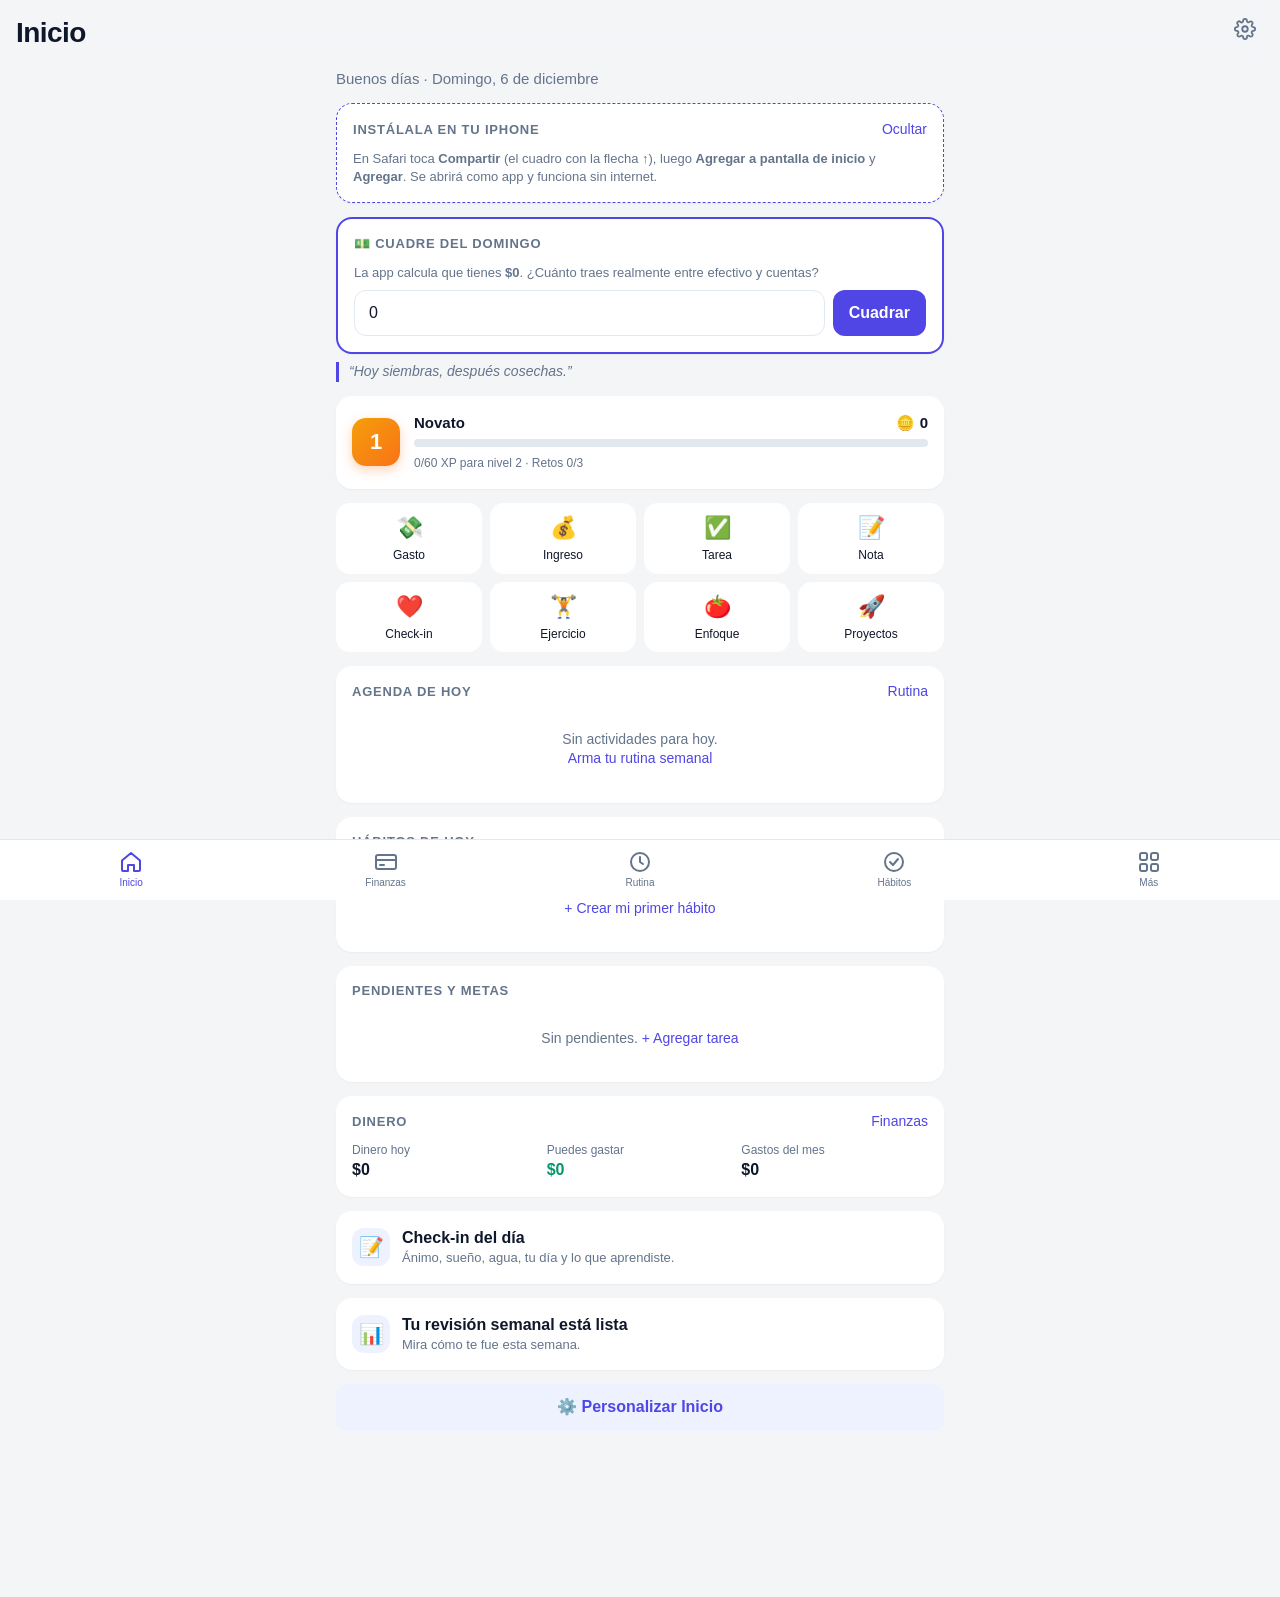
==== amigo/index.html @ 39f70b5f "Versión limpia para compartir (carpeta amigo/): sin datos personales, plan vacío, almacenamiento sep" ====
<!doctype html>
<html lang="es">
<head>
<meta charset="utf-8">
<meta name="viewport" content="width=device-width, initial-scale=1, viewport-fit=cover">
<title>Mi Vida</title>
<meta name="description" content="Tu app personal: rutina, finanzas, hábitos, metas, salud, diario y proyectos.">
<meta name="theme-color" content="#0f172a">
<meta name="apple-mobile-web-app-capable" content="yes">
<meta name="mobile-web-app-capable" content="yes">
<meta name="apple-mobile-web-app-status-bar-style" content="black-translucent">
<meta name="apple-mobile-web-app-title" content="Mi Vida">
<link rel="apple-touch-icon" href="icons/apple-touch-icon.png">
<link rel="icon" type="image/png" href="icons/icon-192.png">
<link rel="manifest" href="manifest.webmanifest">
<link rel="stylesheet" href="styles.css">
</head>
<body>
<header class="topbar">
  <button class="icon-btn back" id="btn-back" aria-label="Regresar" hidden><svg viewBox="0 0 24 24" width="26" height="26" fill="none" stroke="currentColor" stroke-width="2.5" stroke-linecap="round" stroke-linejoin="round"><path d="m15 18-6-6 6-6"/></svg></button>
  <h1 id="title">Inicio</h1>
  <button class="icon-btn" id="btn-settings" aria-label="Ajustes">
    <svg viewBox="0 0 24 24" width="22" height="22" fill="none" stroke="currentColor" stroke-width="2" stroke-linecap="round" stroke-linejoin="round"><circle cx="12" cy="12" r="3"/><path d="M19.4 15a1.65 1.65 0 0 0 .33 1.82l.06.06a2 2 0 1 1-2.83 2.83l-.06-.06a1.65 1.65 0 0 0-1.82-.33 1.65 1.65 0 0 0-1 1.51V21a2 2 0 1 1-4 0v-.09A1.65 1.65 0 0 0 9 19.4a1.65 1.65 0 0 0-1.82.33l-.06.06a2 2 0 1 1-2.83-2.83l.06-.06A1.65 1.65 0 0 0 4.68 15a1.65 1.65 0 0 0-1.51-1H3a2 2 0 1 1 0-4h.09A1.65 1.65 0 0 0 4.6 9a1.65 1.65 0 0 0-.33-1.82l-.06-.06a2 2 0 1 1 2.83-2.83l.06.06A1.65 1.65 0 0 0 9 4.68a1.65 1.65 0 0 0 1-1.51V3a2 2 0 1 1 4 0v.09a1.65 1.65 0 0 0 1 1.51 1.65 1.65 0 0 0 1.82-.33l.06-.06a2 2 0 1 1 2.83 2.83l-.06.06A1.65 1.65 0 0 0 19.4 9a1.65 1.65 0 0 0 1.51 1H21a2 2 0 1 1 0 4h-.09a1.65 1.65 0 0 0-1.51 1z"/></svg>
  </button>
</header>

<main id="view"></main>

<nav class="tabbar">
  <button data-tab="inicio" class="active"><svg viewBox="0 0 24 24"><path d="M3 10.5 12 3l9 7.5V20a1 1 0 0 1-1 1h-5v-6h-6v6H4a1 1 0 0 1-1-1z"/></svg><span>Inicio</span></button>
  <button data-tab="finanzas"><svg viewBox="0 0 24 24"><rect x="2" y="5" width="20" height="14" rx="2"/><path d="M2 10h20M6 15h4"/></svg><span>Finanzas</span></button>
  <button data-tab="rutina"><svg viewBox="0 0 24 24"><circle cx="12" cy="12" r="9"/><path d="M12 7v5l3 2"/></svg><span>Rutina</span></button>
  <button data-tab="habitos"><svg viewBox="0 0 24 24"><circle cx="12" cy="12" r="9"/><path d="m8 12 3 3 5-6"/></svg><span>Hábitos</span></button>
  <button data-tab="mas"><svg viewBox="0 0 24 24"><rect x="3" y="3" width="7" height="7" rx="2"/><rect x="14" y="3" width="7" height="7" rx="2"/><rect x="3" y="14" width="7" height="7" rx="2"/><rect x="14" y="14" width="7" height="7" rx="2"/></svg><span>Más</span></button>
</nav>

<div id="sheet-backdrop" class="backdrop" hidden></div>
<section id="sheet" class="sheet" hidden role="dialog" aria-modal="true"></section>
<div id="toast" class="toast" hidden></div>

<script src="plan.js"></script>
<script src="more.js"></script>
<script src="habits.js"></script>
<script src="home.js"></script>
<script src="game.js"></script>
<script src="extras.js"></script>
<script src="v2.js"></script>
<script src="app.js"></script>
</body>
</html>
---- amigo/styles.css ----
:root {
  --bg: #f4f5f7;
  --card: #ffffff;
  --text: #0f172a;
  --muted: #64748b;
  --line: #e2e8f0;
  --accent: #4f46e5;
  --accent-soft: #eef2ff;
  --green: #059669;
  --red: #dc2626;
  --amber: #d97706;
  --radius: 16px;
  --safe-top: env(safe-area-inset-top, 0px);
  --safe-bottom: env(safe-area-inset-bottom, 0px);
  color-scheme: light dark;
}
@media (prefers-color-scheme: dark) {
  :root {
    --bg: #0b1120;
    --card: #151d2e;
    --text: #e2e8f0;
    --muted: #94a3b8;
    --line: #243047;
    --accent: #818cf8;
    --accent-soft: #1e2440;
    --green: #34d399;
    --red: #f87171;
    --amber: #fbbf24;
  }
}
* { box-sizing: border-box; -webkit-tap-highlight-color: transparent; }
html, body { margin: 0; background: var(--bg); color: var(--text); }
body {
  font: 16px/1.4 -apple-system, BlinkMacSystemFont, "SF Pro Text", "Segoe UI", Roboto, sans-serif;
  min-height: 100vh;
  padding-bottom: calc(76px + var(--safe-bottom));
  overscroll-behavior-y: none;
}
button { font: inherit; color: inherit; cursor: pointer; }
input, textarea, select { font: inherit; font-size: 16px; color: var(--text); }

.topbar {
  position: sticky; top: 0; z-index: 10;
  display: flex; align-items: center; justify-content: space-between;
  padding: calc(var(--safe-top) + 10px) 16px 10px;
  background: color-mix(in srgb, var(--bg) 88%, transparent);
  backdrop-filter: blur(12px); -webkit-backdrop-filter: blur(12px);
}
.topbar h1 { flex: 1; font-size: 28px; white-space: nowrap; overflow: hidden; text-overflow: ellipsis; margin: 0; letter-spacing: -0.02em; }
.icon-btn { background: none; border: 0; padding: 8px; border-radius: 50%; color: var(--muted); }

main { padding: 4px 16px 90px; max-width: 640px; margin: 0 auto; }

.tabbar {
  position: fixed; bottom: 0; left: 0; right: 0; z-index: 20;
  display: grid; grid-template-columns: repeat(5, 1fr);
  background: var(--card); border-top: 1px solid var(--line);
  padding: 6px 4px calc(6px + var(--safe-bottom));
}
.tabbar button {
  background: none; border: 0; display: flex; flex-direction: column; align-items: center; gap: 2px;
  font-size: 11px; color: var(--muted); padding: 4px 0;
}
.tabbar svg { width: 24px; height: 24px; fill: none; stroke: currentColor; stroke-width: 2; stroke-linecap: round; stroke-linejoin: round; }
.tabbar button.active { color: var(--accent); }

.card { background: var(--card); border-radius: var(--radius); padding: 16px; margin-bottom: 14px; box-shadow: 0 1px 2px rgb(0 0 0 / .04); }
.card h2 { font-size: 13px; text-transform: uppercase; letter-spacing: .06em; color: var(--muted); margin: 0 0 10px; font-weight: 600; display: flex; justify-content: space-between; align-items: center; }
.card h2 a, .link { color: var(--accent); text-transform: none; letter-spacing: 0; font-weight: 500; text-decoration: none; background: none; border: 0; padding: 0; font-size: 14px; }
.greet { font-size: 15px; color: var(--muted); margin: 0 0 14px; }

.stats { display: grid; grid-template-columns: repeat(3, 1fr); gap: 8px; }
.stat .lbl { font-size: 12px; color: var(--muted); }
.stat .val { font-size: 16px; word-break: break-all; font-weight: 700; font-variant-numeric: tabular-nums; }
.pos { color: var(--green); } .neg { color: var(--red); }

.bar { height: 8px; background: var(--line); border-radius: 99px; overflow: hidden; margin-top: 10px; }
.bar > i { display: block; height: 100%; background: var(--accent); border-radius: 99px; }
.bar.warn > i { background: var(--amber); } .bar.over > i { background: var(--red); }
.small { font-size: 13px; color: var(--muted); }

.list { list-style: none; margin: 0; padding: 0; }
.list li { display: flex; align-items: center; gap: 12px; padding: 11px 0; border-bottom: 1px solid var(--line); }
.list li:last-child { border-bottom: 0; }
.list .grow { flex: 1; min-width: 0; }
.list .t { font-weight: 500; white-space: nowrap; overflow: hidden; text-overflow: ellipsis; }
.list .s { font-size: 13px; color: var(--muted); white-space: nowrap; overflow: hidden; text-overflow: ellipsis; }
.amt { font-weight: 600; font-variant-numeric: tabular-nums; white-space: nowrap; }
.emoji { width: 38px; height: 38px; border-radius: 12px; background: var(--accent-soft); display: grid; place-items: center; font-size: 20px; flex: none; }
.empty { color: var(--muted); text-align: center; padding: 18px 8px; font-size: 14px; }

.check {
  width: 30px; height: 30px; border-radius: 50%; border: 2px solid var(--line); background: none; flex: none;
  display: grid; place-items: center; transition: all .15s;
}
.check.on { background: var(--green); border-color: var(--green); }
.check.on::after { content: ""; width: 12px; height: 7px; border: solid #fff; border-width: 0 0 2.5px 2.5px; transform: translateY(-2px) rotate(-45deg); }
.dots { display: flex; gap: 4px; margin-top: 4px; }
.dots i { width: 8px; height: 8px; border-radius: 50%; background: var(--line); }
.dots i.on { background: var(--green); }
.streak { font-size: 13px; color: var(--amber); font-weight: 600; white-space: nowrap; }

.btn {
  display: inline-flex; align-items: center; justify-content: center; gap: 6px;
  border: 0; border-radius: 12px; padding: 12px 16px; font-weight: 600;
  background: var(--accent); color: #fff;
}
.btn.ghost { background: var(--accent-soft); color: var(--accent); }
.btn.danger { background: none; color: var(--red); }
.btn.block { width: 100%; }
.row { display: flex; gap: 8px; }
.row > * { flex: 1; }

.fab {
  position: fixed; right: 18px; bottom: calc(84px + var(--safe-bottom)); z-index: 15;
  width: 56px; height: 56px; border-radius: 50%; border: 0; background: var(--accent); color: #fff;
  font-size: 30px; line-height: 1; box-shadow: 0 6px 18px rgb(79 70 229 / .35);
}

.seg { display: flex; background: var(--line); border-radius: 12px; padding: 3px; margin-bottom: 14px; }
.seg button { flex: 1; border: 0; background: none; padding: 8px; border-radius: 9px; font-size: 14px; font-weight: 500; color: var(--muted); }
.seg button.on { background: var(--card); color: var(--text); box-shadow: 0 1px 3px rgb(0 0 0 / .1); }

.monthnav { display: flex; align-items: center; justify-content: space-between; margin-bottom: 12px; }
.monthnav strong { font-size: 17px; }
.monthnav button { background: var(--card); border: 0; width: 36px; height: 36px; border-radius: 50%; font-size: 18px; }

.catrow { margin-bottom: 10px; }
.catrow .top { display: flex; justify-content: space-between; font-size: 14px; }
.catrow .bar { height: 6px; margin-top: 4px; }

.search { width: 100%; padding: 11px 14px; border-radius: 12px; border: 1px solid var(--line); background: var(--card); margin-bottom: 10px; }
.chips { display: flex; gap: 6px; overflow-x: auto; padding-bottom: 6px; margin-bottom: 8px; scrollbar-width: none; }
.chips::-webkit-scrollbar { display: none; }
.chip { border: 1px solid var(--line); background: var(--card); border-radius: 99px; padding: 6px 12px; font-size: 13px; white-space: nowrap; }
.chip.on { background: var(--accent); border-color: var(--accent); color: #fff; }
.tag { font-size: 12px; color: var(--accent); background: var(--accent-soft); border-radius: 6px; padding: 1px 6px; margin-right: 4px; }

.notes { display: grid; grid-template-columns: 1fr 1fr; gap: 10px; }
.note { background: var(--card); border-radius: 14px; padding: 12px; min-height: 90px; text-align: left; border: 0; display: flex; flex-direction: column; gap: 6px; overflow: hidden; }
.note .t { font-weight: 600; }
.note .b { font-size: 13px; color: var(--muted); display: -webkit-box; -webkit-line-clamp: 5; -webkit-box-orient: vertical; overflow: hidden; white-space: pre-wrap; word-break: break-word; }
.note .d { font-size: 11px; color: var(--muted); margin-top: auto; }

.quick { display: grid; grid-template-columns: repeat(3, 1fr); gap: 8px; }
.quick button { background: var(--card); border: 0; border-radius: 14px; padding: 12px 6px; font-size: 13px; font-weight: 500; display: flex; flex-direction: column; align-items: center; gap: 4px; }
.quick button b { font-size: 22px; }

/* sheet */
.backdrop { position: fixed; inset: 0; background: rgb(0 0 0 / .4); z-index: 40; }
.sheet {
  position: fixed; left: 0; right: 0; bottom: 0; z-index: 50;
  background: var(--card); border-radius: 20px 20px 0 0;
  padding: 10px 16px calc(20px + var(--safe-bottom));
  max-height: 90vh; overflow-y: auto; max-width: 640px; margin: 0 auto;
  animation: up .2s ease-out;
}
@keyframes up { from { transform: translateY(100%); } }
.sheet .grab { width: 40px; height: 5px; border-radius: 3px; background: var(--line); margin: 0 auto 12px; }
.sheet h3 { margin: 0 0 14px; font-size: 20px; }
.field { display: block; margin-bottom: 12px; }
.field span { display: block; font-size: 13px; color: var(--muted); margin-bottom: 4px; }
.field input, .field textarea, .field select {
  width: 100%; padding: 12px; border-radius: 12px; border: 1px solid var(--line); background: var(--bg);
}
.field textarea { min-height: 180px; resize: vertical; }
.big-amount { font-size: 32px !important; font-weight: 700; text-align: center; }
.catpick { display: grid; grid-template-columns: repeat(4, 1fr); gap: 6px; }
.catpick button { border: 1px solid var(--line); background: var(--bg); border-radius: 12px; padding: 8px 2px; font-size: 11px; display: flex; flex-direction: column; align-items: center; gap: 2px; }
.catpick button b { font-size: 20px; }
.catpick button.on { border-color: var(--accent); background: var(--accent-soft); }

.toast { width: max-content; white-space: normal;
  display: flex; align-items: center; gap: 14px; max-width: calc(100% - 32px);
  position: fixed; left: 50%; transform: translateX(-50%); bottom: calc(150px + var(--safe-bottom)); z-index: 60;
  background: var(--text); color: var(--bg); padding: 10px 16px; border-radius: 12px; font-size: 14px;
}
.install { border: 1px dashed var(--accent); }

/* rutina */
.days { display: grid; grid-template-columns: repeat(7, 1fr); gap: 4px; margin-bottom: 14px; }
.days button { border: 0; background: var(--card); border-radius: 12px; padding: 8px 0; font-size: 13px; font-weight: 600; color: var(--muted); display: flex; flex-direction: column; align-items: center; gap: 2px; }
.days button small { font-size: 10px; font-weight: 500; }
.days button.on { background: var(--accent); color: #fff; }
.days button.today:not(.on) { color: var(--accent); }
.daypick { display: grid; grid-template-columns: repeat(7, 1fr); gap: 4px; }
.daypick button { border: 1px solid var(--line); background: var(--bg); border-radius: 10px; padding: 9px 0; font-size: 13px; font-weight: 600; }
.daypick button.on { background: var(--accent); border-color: var(--accent); color: #fff; }
.timeline li { align-items: stretch; }
.time { width: 54px; flex: none; font-size: 13px; font-variant-numeric: tabular-nums; color: var(--muted); padding-top: 2px; }
.time b { display: block; color: var(--text); font-size: 15px; }
.blk { flex: 1; min-width: 0; border-left: 4px solid var(--c, var(--accent)); padding: 2px 0 2px 10px; }
.blk .s { white-space: normal; }
.now-badge { font-size: 11px; font-weight: 700; color: #fff; background: var(--green); border-radius: 6px; padding: 1px 6px; margin-left: 6px; vertical-align: 2px; }
.next-badge { font-size: 11px; font-weight: 700; color: var(--accent); background: var(--accent-soft); border-radius: 6px; padding: 1px 6px; margin-left: 6px; vertical-align: 2px; }
.blk.past { opacity: .5; }
.row2 { display: grid; grid-template-columns: 1fr 1fr; gap: 8px; }
.tabbar button { font-size: 10px; }

.toast[hidden] { display: none; }
.toast-undo { background: none; border: 0; color: var(--accent); font-weight: 700; padding: 4px 0; filter: brightness(1.4); }
.ask-wrap { position: fixed; inset: 0; z-index: 70; background: rgb(0 0 0 / .45); display: grid; place-items: center; padding: 24px; }
.ask { background: var(--card); border-radius: 18px; padding: 20px; width: 100%; max-width: 360px; }
.ask p { margin: 0 0 16px; font-size: 16px; }

.back { margin-left: -10px; color: var(--accent); }
.back[hidden] { display: none; }
.menu { display: flex; flex-direction: column; gap: 8px; }
.menu-item { display: flex; align-items: center; gap: 12px; background: var(--card); border: 0; border-radius: var(--radius); padding: 14px; text-align: left; }
.menu-item .grow { flex: 1; min-width: 0; display: flex; flex-direction: column; }
.menu-item small { color: var(--muted); font-size: 13px; white-space: nowrap; overflow: hidden; text-overflow: ellipsis; }
.chev { color: var(--muted); font-size: 22px; }
.moods { display: flex; justify-content: space-between; gap: 6px; }
.moods button { flex: 1; font-size: 28px; padding: 8px 0; border-radius: 12px; border: 2px solid transparent; background: var(--bg); filter: grayscale(.6); opacity: .7; }
.moods button.on { border-color: var(--accent); filter: none; opacity: 1; background: var(--accent-soft); }
.counter { display: flex; align-items: center; gap: 18px; }
.counter button { width: 44px; height: 44px; border-radius: 50%; border: 0; background: var(--accent-soft); color: var(--accent); font-size: 22px; font-weight: 700; }
.counter b { font-size: 24px; min-width: 30px; text-align: center; }
.week-mini { display: grid; grid-template-columns: repeat(7, 1fr); text-align: center; margin-top: 12px; }
.week-mini div { display: flex; flex-direction: column; gap: 2px; }
.week-mini span { font-size: 20px; }
.week-mini small { font-size: 11px; color: var(--muted); }
.bullets { margin: 0; padding-left: 20px; }
.bullets li { margin-bottom: 6px; }
.proj { display: block; width: 100%; text-align: left; border: 0; }
.proj-top { display: flex; align-items: center; gap: 12px; margin-bottom: 8px; }
.proj-top .grow { flex: 1; display: flex; flex-direction: column; }
.proj-top small { color: var(--muted); font-size: 13px; }
.proj-head { display: flex; align-items: center; gap: 12px; margin-bottom: 14px; }
.proj-head .grow { flex: 1; min-width: 0; }
.seg-sm button { font-size: 12px; padding: 8px 2px; }
button.card { font: inherit; color: inherit; }

/* calendario de hábitos */
.cal { display: grid; grid-template-columns: repeat(7, 1fr); gap: 4px; text-align: center; }
.cal small { font-size: 11px; color: var(--muted); padding-bottom: 2px; }
.cal-d { aspect-ratio: 1; border: 0; border-radius: 10px; background: var(--bg); font-size: 14px; font-weight: 600; color: var(--text); padding: 0; }
.cal-d:disabled { opacity: .35; }
.cal-d.l0 { background: color-mix(in srgb, var(--red) 18%, var(--bg)); }
.cal-d.l1 { background: color-mix(in srgb, var(--green) 25%, var(--bg)); }
.cal-d.l2 { background: color-mix(in srgb, var(--green) 55%, var(--bg)); }
.cal-d.l3 { background: var(--green); color: #fff; }
.cal-d.tod { box-shadow: inset 0 0 0 2px var(--accent); }
.cal-d.sel { outline: 3px solid var(--accent); outline-offset: 1px; }
.cal-legend { display: flex; justify-content: center; gap: 12px; margin-top: 10px; font-size: 12px; color: var(--muted); }
.cal-legend span { display: flex; align-items: center; gap: 4px; }
.cal-legend i { width: 12px; height: 12px; border-radius: 4px; display: inline-block; }
.cal-legend i.l0 { background: color-mix(in srgb, var(--red) 18%, var(--bg)); }
.cal-legend i.l1 { background: color-mix(in srgb, var(--green) 25%, var(--bg)); }
.cal-legend i.l2 { background: color-mix(in srgb, var(--green) 55%, var(--bg)); }
.cal-legend i.l3 { background: var(--green); }
.hgrid { display: grid; gap: 6px 4px; align-items: center; }
.hgrid small { text-align: center; font-size: 11px; color: var(--muted); }
.hgrid .hname { font-size: 13px; white-space: nowrap; overflow: hidden; text-overflow: ellipsis; }
.hgrid i { width: 22px; height: 22px; border-radius: 7px; background: color-mix(in srgb, var(--red) 18%, var(--bg)); justify-self: center; }
.hgrid i.on { background: var(--green); }
.hgrid i.na { background: var(--line); opacity: .4; }
.cols { display: flex; align-items: flex-end; gap: 4px; height: 140px; }
.cols-month { gap: 2px; }
.col { flex: 1; display: flex; flex-direction: column; align-items: center; height: 100%; min-width: 0; }
.colbar { flex: 1; width: 100%; background: var(--bg); border-radius: 4px; display: flex; align-items: flex-end; overflow: hidden; }
.colbar i { width: 100%; background: var(--green); border-radius: 4px 4px 0 0; }
.col small { font-size: 10px; color: var(--muted); height: 14px; margin-top: 3px; }

.quick4 { display: grid; grid-template-columns: repeat(4, 1fr); gap: 8px; margin-bottom: 14px; }
.quick4 button { background: var(--card); border: 0; border-radius: 14px; padding: 10px 2px; font-size: 12px; font-weight: 500; display: flex; flex-direction: column; align-items: center; gap: 3px; }
.quick4 button b { font-size: 22px; }
.prompt { display: flex; align-items: center; gap: 12px; width: 100%; text-align: left; border: 0; }
.prompt > span:last-child { display: flex; flex-direction: column; min-width: 0; }
.prompt small { color: var(--muted); font-size: 13px; }
.goal-mini { padding: 10px 0 2px; border-top: 1px solid var(--line); margin-top: 4px; }
.goal-mini .top { display: flex; justify-content: space-between; font-size: 15px; }

/* gamificación */
.lvl-card { display: flex; align-items: center; gap: 14px; width: 100%; text-align: left; border: 0; }
.lvl-card .grow { flex: 1; min-width: 0; }
.lvl-card small { color: var(--muted); font-size: 12px; }
.lvl-top { display: flex; justify-content: space-between; font-size: 15px; }
.lvl-top span { font-weight: 700; }
.lvl-badge { width: 48px; height: 48px; flex: none; border-radius: 14px; display: grid; place-items: center; font-size: 22px; font-weight: 800; color: #fff; background: linear-gradient(135deg, #f59e0b, #f97316); box-shadow: 0 4px 12px rgb(249 115 22 / .3); }
.lvl-badge.big { width: 76px; height: 76px; font-size: 34px; border-radius: 22px; margin: 0 auto; }
.lvl-hero { text-align: center; }
.coins { display: inline-block; margin-top: 10px; background: color-mix(in srgb, #f59e0b 15%, var(--card)); color: #b45309; font-weight: 700; padding: 6px 14px; border-radius: 99px; }
@media (prefers-color-scheme: dark) { .coins { color: #fbbf24; } }
.ach-grid { display: grid; grid-template-columns: 1fr 1fr; gap: 8px; }
.ach { background: var(--bg); border-radius: 14px; padding: 12px 10px; display: flex; flex-direction: column; align-items: center; text-align: center; gap: 2px; border: 2px solid transparent; }
.ach.done { border-color: var(--tc); background: color-mix(in srgb, var(--tc) 10%, var(--card)); }
.ach:not(.done) .ach-ico { filter: grayscale(1); opacity: .6; }
.ach-ico { font-size: 30px; position: relative; line-height: 1.2; }
.ach-ico span { position: absolute; right: -14px; bottom: -2px; font-size: 16px; }
.ach b { font-size: 14px; margin-top: 4px; }
.ach small { font-size: 11px; color: var(--muted); }
.ach .bar { width: 100%; }
.ach-ok { color: var(--green) !important; font-weight: 600; }
.celebrate { position: fixed; inset: 0; z-index: 80; display: grid; place-items: center; background: rgb(0 0 0 / .35); animation: fadein .2s; padding: 24px; }
.celebrate.out { opacity: 0; transition: opacity .4s; }
.cele-box { background: var(--card); border-radius: 22px; padding: 22px 24px; text-align: center; display: flex; flex-direction: column; gap: 6px; max-width: 320px; animation: pop .45s cubic-bezier(.2, 1.6, .4, 1); }
.cele-box b { font-size: 18px; }
.cele-box small { color: var(--muted); }
.cele-burst { font-size: 48px; animation: spin .8s ease-out; }
@keyframes pop { from { transform: scale(.5); opacity: 0; } }
@keyframes fadein { from { opacity: 0; } }
@keyframes spin { from { transform: rotate(-30deg) scale(.4); } }

.quote { font-style: italic; color: var(--muted); font-size: 14px; margin: -6px 0 14px; padding-left: 10px; border-left: 3px solid var(--accent); }
.sets { display: grid; grid-template-columns: 40px 1fr 1fr 36px; gap: 6px 8px; align-items: center; }
.sets small { font-size: 11px; color: var(--muted); text-align: center; }
.sets input { width: 100%; padding: 9px 6px; border-radius: 10px; border: 1px solid var(--line); background: var(--bg); text-align: center; }
.setn { text-align: center; font-weight: 700; color: var(--muted); }
.ring { position: relative; width: 240px; max-width: 80%; margin: 0 auto; }
.ring svg { width: 100%; height: auto; display: block; }
.ring circle { transition: stroke-dashoffset 1s linear; }
#ftime { position: absolute; inset: 0; display: grid; place-items: center; font-size: 48px; font-weight: 800; font-variant-numeric: tabular-nums; }
.lock { position: fixed; inset: 0; z-index: 100; background: var(--bg); display: grid; place-items: center; padding: 24px; }
.lock-box { display: flex; flex-direction: column; align-items: center; gap: 6px; width: 100%; max-width: 300px; }
.lock-box b { font-size: 22px; } .lock-box small { color: var(--muted); }
.pin-dots { display: flex; gap: 16px; margin: 18px 0; }
.pin-dots i { width: 16px; height: 16px; border-radius: 50%; border: 2px solid var(--accent); }
.pin-dots i.on { background: var(--accent); }
.pin-dots.shake { animation: shake .4s; }
@keyframes shake { 25% { transform: translateX(-10px); } 75% { transform: translateX(10px); } }
.pad { display: grid; grid-template-columns: repeat(3, 1fr); gap: 14px; width: 100%; }
.pad button { aspect-ratio: 1.3; border-radius: 18px; border: 0; background: var(--card); font-size: 26px; font-weight: 600; }

.bud-row { display: grid; grid-template-columns: minmax(0,1fr) minmax(0,1fr) 72px 20px; gap: 6px; align-items: end; }
.bud-row .field { margin-bottom: 8px; }
.bud-row input { padding: 10px 4px !important; font-size: 14px !important; min-width: 0; width: 100%; -webkit-appearance: none; }
.bud-row .link { padding-bottom: 20px; }

.menu-group { margin-top: 18px; }
.menu-group h4 { margin: 0 0 8px 4px; font-size: 13px; text-transform: uppercase; letter-spacing: .06em; color: var(--muted); }
.lvl-mini { width: 100%; }
.ord { width: 34px; height: 34px; border-radius: 10px; border: 0; background: var(--bg); font-size: 16px; font-weight: 700; }
.ord:disabled { opacity: .3; }

.ord.del { background: color-mix(in srgb, var(--red) 12%, var(--bg)); }
.list li .ord { flex: none; }
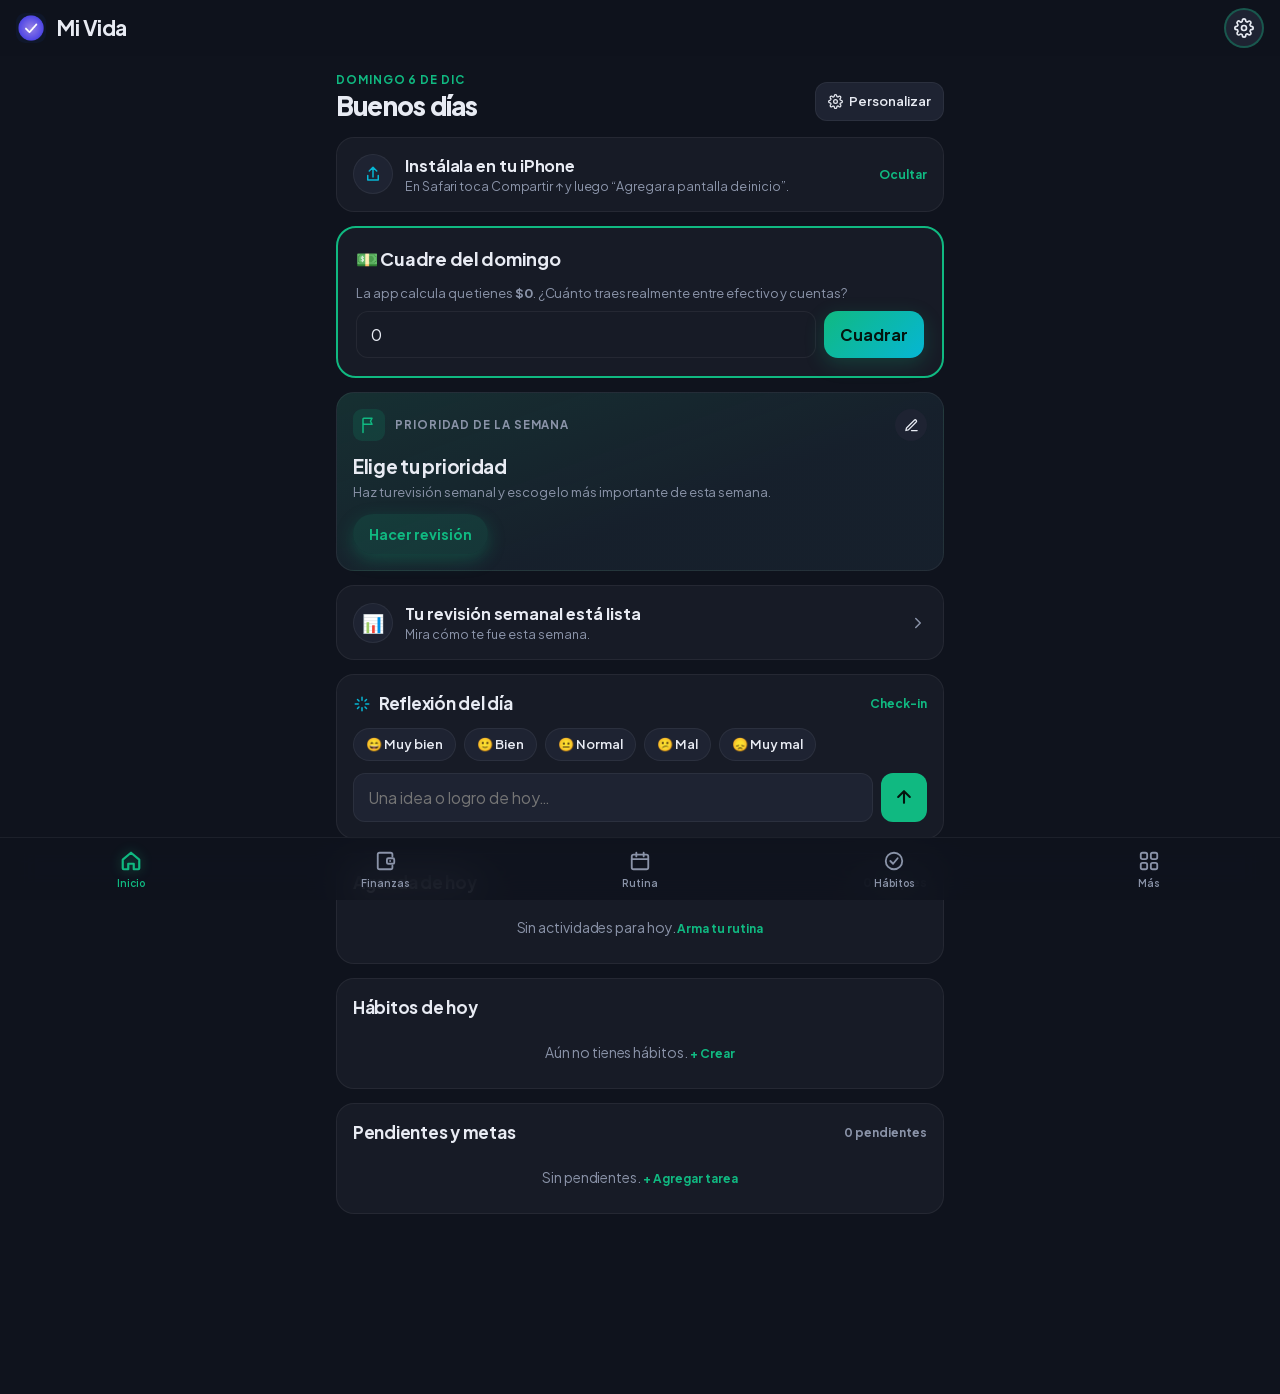
==== commit 88c78970: "Versión de amigos con el nuevo diseño y cuentas; caché v18 - amigo/: mismo diseño Stitch y cuentas, " ====
--- a/amigo/index.html
+++ b/amigo/index.html
@@ -5,7 +5,7 @@
 <meta name="viewport" content="width=device-width, initial-scale=1, viewport-fit=cover">
 <title>Mi Vida</title>
 <meta name="description" content="Tu app personal: rutina, finanzas, hábitos, metas, salud, diario y proyectos.">
-<meta name="theme-color" content="#0f172a">
+<meta name="theme-color" content="#0f131d">
 <meta name="apple-mobile-web-app-capable" content="yes">
 <meta name="mobile-web-app-capable" content="yes">
 <meta name="apple-mobile-web-app-status-bar-style" content="black-translucent">
@@ -18,6 +18,7 @@
 <body>
 <header class="topbar">
   <button class="icon-btn back" id="btn-back" aria-label="Regresar" hidden><svg viewBox="0 0 24 24" width="26" height="26" fill="none" stroke="currentColor" stroke-width="2.5" stroke-linecap="round" stroke-linejoin="round"><path d="m15 18-6-6 6-6"/></svg></button>
+  <img class="brand-logo" src="icons/icon-192.png" alt="" width="30" height="30">
   <h1 id="title">Inicio</h1>
   <button class="icon-btn" id="btn-settings" aria-label="Ajustes">
     <svg viewBox="0 0 24 24" width="22" height="22" fill="none" stroke="currentColor" stroke-width="2" stroke-linecap="round" stroke-linejoin="round"><circle cx="12" cy="12" r="3"/><path d="M19.4 15a1.65 1.65 0 0 0 .33 1.82l.06.06a2 2 0 1 1-2.83 2.83l-.06-.06a1.65 1.65 0 0 0-1.82-.33 1.65 1.65 0 0 0-1 1.51V21a2 2 0 1 1-4 0v-.09A1.65 1.65 0 0 0 9 19.4a1.65 1.65 0 0 0-1.82.33l-.06.06a2 2 0 1 1-2.83-2.83l.06-.06A1.65 1.65 0 0 0 4.68 15a1.65 1.65 0 0 0-1.51-1H3a2 2 0 1 1 0-4h.09A1.65 1.65 0 0 0 4.6 9a1.65 1.65 0 0 0-.33-1.82l-.06-.06a2 2 0 1 1 2.83-2.83l.06.06A1.65 1.65 0 0 0 9 4.68a1.65 1.65 0 0 0 1-1.51V3a2 2 0 1 1 4 0v.09a1.65 1.65 0 0 0 1 1.51 1.65 1.65 0 0 0 1.82-.33l.06-.06a2 2 0 1 1 2.83 2.83l-.06.06A1.65 1.65 0 0 0 19.4 9a1.65 1.65 0 0 0 1.51 1H21a2 2 0 1 1 0 4h-.09a1.65 1.65 0 0 0-1.51 1z"/></svg>
@@ -28,8 +29,8 @@
 
 <nav class="tabbar">
   <button data-tab="inicio" class="active"><svg viewBox="0 0 24 24"><path d="M3 10.5 12 3l9 7.5V20a1 1 0 0 1-1 1h-5v-6h-6v6H4a1 1 0 0 1-1-1z"/></svg><span>Inicio</span></button>
-  <button data-tab="finanzas"><svg viewBox="0 0 24 24"><rect x="2" y="5" width="20" height="14" rx="2"/><path d="M2 10h20M6 15h4"/></svg><span>Finanzas</span></button>
-  <button data-tab="rutina"><svg viewBox="0 0 24 24"><circle cx="12" cy="12" r="9"/><path d="M12 7v5l3 2"/></svg><span>Rutina</span></button>
+  <button data-tab="finanzas"><svg viewBox="0 0 24 24"><path d="M19 7V5a2 2 0 0 0-2-2H5a2 2 0 0 0-2 2v14a2 2 0 0 0 2 2h12a2 2 0 0 0 2-2v-2"/><rect x="13" y="9" width="8" height="6" rx="1.5"/><path d="M16.5 12h.01"/></svg><span>Finanzas</span></button>
+  <button data-tab="rutina"><svg viewBox="0 0 24 24"><rect x="3" y="5" width="18" height="16" rx="2"/><path d="M3 10h18M8 3v4M16 3v4"/></svg><span>Rutina</span></button>
   <button data-tab="habitos"><svg viewBox="0 0 24 24"><circle cx="12" cy="12" r="9"/><path d="m8 12 3 3 5-6"/></svg><span>Hábitos</span></button>
   <button data-tab="mas"><svg viewBox="0 0 24 24"><rect x="3" y="3" width="7" height="7" rx="2"/><rect x="14" y="3" width="7" height="7" rx="2"/><rect x="3" y="14" width="7" height="7" rx="2"/><rect x="14" y="14" width="7" height="7" rx="2"/></svg><span>Más</span></button>
 </nav>
@@ -46,5 +47,7 @@
 <script src="extras.js"></script>
 <script src="v2.js"></script>
 <script src="app.js"></script>
+<script src="stitch.js"></script>
+<script src="wallets.js"></script>
 </body>
 </html>
--- a/amigo/styles.css
+++ b/amigo/styles.css
@@ -1,37 +1,39 @@
+@font-face {
+  font-family: 'Plus Jakarta Sans'; font-style: normal; font-weight: 400 800; font-display: swap;
+  src: url(fonts/plus-jakarta-sans-latin.woff2) format('woff2');
+  unicode-range: U+0000-00FF, U+0131, U+0152-0153, U+02BB-02BC, U+02C6, U+02DA, U+02DC, U+0304, U+0308, U+0329, U+2000-206F, U+20AC, U+2122, U+2191, U+2193, U+2212, U+2215, U+FEFF, U+FFFD;
+}
+@font-face {
+  font-family: 'Plus Jakarta Sans'; font-style: normal; font-weight: 400 800; font-display: swap;
+  src: url(fonts/plus-jakarta-sans-latin-ext.woff2) format('woff2');
+  unicode-range: U+0100-02BA, U+02BD-02C5, U+02C7-02CC, U+02CE-02D7, U+02DD-02FF, U+1D00-1DBF, U+1E00-1E9F, U+1EF2-1EFF, U+20A0-20AB, U+20AD-20C4, U+2113, U+2C60-2C7F, U+A720-A7FF;
+}
+/* Diseño "Dark Emerald" (Stitch): fondo azul pizarra, verde esmeralda y cian */
 :root {
-  --bg: #f4f5f7;
-  --card: #ffffff;
-  --text: #0f172a;
-  --muted: #64748b;
-  --line: #e2e8f0;
-  --accent: #4f46e5;
-  --accent-soft: #eef2ff;
-  --green: #059669;
-  --red: #dc2626;
-  --amber: #d97706;
-  --radius: 16px;
+  --bg: #0f131d;
+  --card: #171b26;
+  --card-hi: #1e2332;
+  --text: #e8ebf3;
+  --muted: #8a93a8;
+  --line: #272d3d;
+  --edge: rgb(255 255 255 / .06);
+  --accent: #10b981;
+  --accent-2: #06b6d4;
+  --accent-soft: rgb(16 185 129 / .14);
+  --on-accent: #04140e;
+  --grad: linear-gradient(135deg, #10b981, #06b6d4);
+  --green: #34d399;
+  --red: #f87171;
+  --amber: #fbbf24;
+  --radius: 20px;
   --safe-top: env(safe-area-inset-top, 0px);
   --safe-bottom: env(safe-area-inset-bottom, 0px);
-  color-scheme: light dark;
-}
-@media (prefers-color-scheme: dark) {
-  :root {
-    --bg: #0b1120;
-    --card: #151d2e;
-    --text: #e2e8f0;
-    --muted: #94a3b8;
-    --line: #243047;
-    --accent: #818cf8;
-    --accent-soft: #1e2440;
-    --green: #34d399;
-    --red: #f87171;
-    --amber: #fbbf24;
-  }
+  color-scheme: dark;
 }
 * { box-sizing: border-box; -webkit-tap-highlight-color: transparent; }
 html, body { margin: 0; background: var(--bg); color: var(--text); }
 body {
-  font: 16px/1.4 -apple-system, BlinkMacSystemFont, "SF Pro Text", "Segoe UI", Roboto, sans-serif;
+  font: 16px/1.45 "Plus Jakarta Sans", -apple-system, BlinkMacSystemFont, "SF Pro Text", "Segoe UI", Roboto, sans-serif;
   min-height: 100vh;
   padding-bottom: calc(76px + var(--safe-bottom));
   overscroll-behavior-y: none;
@@ -335,3 +337,531 @@
 
 .ord.del { background: color-mix(in srgb, var(--red) 12%, var(--bg)); }
 .list li .ord { flex: none; }
+
+/* ===== Estilo Stitch (Dark Emerald) ===== */
+body { letter-spacing: -0.005em; font-feature-settings: "tnum" 0; }
+::selection { background: var(--accent-soft); }
+.amt, .stat .val, .time, .big-amount, #ftime, .lvl-top { font-variant-numeric: tabular-nums; }
+
+.topbar { background: color-mix(in srgb, var(--bg) 82%, transparent); border-bottom: 1px solid var(--edge); }
+.topbar h1 { font-size: 20px; font-weight: 800; letter-spacing: -0.02em; }
+.brand-logo { display: none; width: 30px; height: 30px; border-radius: 9px; margin-right: 10px; }
+body.main-tab .brand-logo { display: block; }
+.icon-btn { background: var(--card); border: 1px solid var(--edge); width: 40px; height: 40px; display: grid; place-items: center; padding: 0; color: var(--text); }
+.icon-btn svg { width: 20px; height: 20px; }
+.back { background: none; border: 0; color: var(--accent); width: auto; }
+.back svg { width: 26px; height: 26px; }
+main { padding-top: 12px; }
+
+/* barra de pestañas tipo cristal con indicador */
+.tabbar { background: rgb(15 19 29 / .82); backdrop-filter: blur(18px) saturate(1.4); -webkit-backdrop-filter: blur(18px) saturate(1.4); border-top: 1px solid var(--edge); padding-top: 8px; }
+.tabbar button { font-weight: 600; gap: 4px; }
+.tabbar svg { width: 22px; height: 22px; }
+.tabbar button.active { color: var(--accent); }
+.tabbar button.active svg { stroke-width: 2.4; filter: drop-shadow(0 0 6px rgb(16 185 129 / .45)); }
+
+.greet { font-size: 15px; font-weight: 500; }
+.card { background: var(--card); border: 1px solid var(--edge); box-shadow: none; padding: 18px; }
+.card h2 { font-size: 18px; font-weight: 700; letter-spacing: -0.015em; color: var(--text); text-transform: none; margin-bottom: 12px; gap: 8px; }
+.card h2 a, .link { color: var(--accent); font-weight: 600; }
+.card h2 a, .card h2 .link { font-size: 12px; font-weight: 700; letter-spacing: 0; white-space: nowrap; }
+.card h2 .link.badge { color: var(--accent); }
+.stat .lbl { font-weight: 500; }
+.stat .val { font-weight: 800; letter-spacing: -0.02em; }
+.small { color: var(--muted); }
+
+.bar { height: 8px; background: var(--card-hi); }
+.bar > i { background: var(--grad); box-shadow: 0 0 10px rgb(16 185 129 / .35); }
+.bar.warn > i { background: var(--amber); box-shadow: none; } .bar.over > i { background: var(--red); box-shadow: none; }
+
+.list li { border-bottom-color: var(--edge); }
+.list .t { font-weight: 600; }
+.emoji { background: var(--card-hi); border: 1px solid var(--edge); border-radius: 14px; }
+
+.check { border-color: #3a4256; }
+.check.on { background: var(--accent); border-color: var(--accent); box-shadow: 0 0 12px rgb(16 185 129 / .45); }
+.check.on::after { border-color: var(--on-accent); }
+.dots i { background: var(--card-hi); }
+.dots i.on { background: var(--accent); }
+
+.btn { background: var(--grad); color: var(--on-accent); font-weight: 700; border-radius: 14px; box-shadow: 0 6px 20px rgb(16 185 129 / .22); }
+.btn.ghost { background: var(--accent-soft); color: var(--accent); box-shadow: none; }
+.btn.danger { background: none; box-shadow: none; }
+.fab { background: var(--grad); color: var(--on-accent); font-weight: 600; box-shadow: 0 8px 24px rgb(16 185 129 / .45); }
+
+.seg { background: var(--card); border: 1px solid var(--edge); border-radius: 14px; }
+.seg button { border-radius: 10px; font-weight: 600; }
+.seg button.on { background: var(--card-hi); color: var(--accent); box-shadow: inset 0 0 0 1px rgb(16 185 129 / .35); }
+
+.monthnav button { border: 1px solid var(--edge); color: var(--text); }
+.search { background: var(--card); border-color: var(--edge); }
+.chip { background: var(--card); border-color: var(--edge); font-weight: 600; color: var(--muted); }
+.chip.on { background: var(--accent-soft); border-color: rgb(16 185 129 / .5); color: var(--accent); }
+.tag { color: var(--accent-2); background: rgb(6 182 212 / .12); font-weight: 600; }
+
+.note, .quick button, .quick4 button, .menu-item, .days button, .pad button { border: 1px solid var(--edge); }
+.note { background: var(--card); border-radius: 18px; }
+.quick button, .quick4 button { border-radius: 18px; font-weight: 600; }
+.quick4 button:active, .quick button:active, .menu-item:active { background: var(--card-hi); }
+
+.backdrop { background: rgb(4 6 12 / .65); backdrop-filter: blur(3px); -webkit-backdrop-filter: blur(3px); }
+.sheet { background: var(--card); border-top: 1px solid var(--edge); border-radius: 26px 26px 0 0; }
+.sheet h3 { font-weight: 800; letter-spacing: -0.02em; }
+.field span { font-weight: 600; font-size: 12px; text-transform: uppercase; letter-spacing: .06em; }
+.field input, .field textarea, .field select { background: var(--bg); border-color: var(--line); border-radius: 14px; }
+.field input:focus, .field textarea:focus, .field select:focus, .search:focus { outline: none; border-color: var(--accent); box-shadow: 0 0 0 3px var(--accent-soft); }
+.big-amount { font-weight: 800 !important; letter-spacing: -0.03em; }
+.catpick button, .daypick button { background: var(--bg); border-color: var(--line); }
+.catpick button.on { border-color: var(--accent); background: var(--accent-soft); }
+
+.toast { background: var(--card-hi); color: var(--text); border: 1px solid var(--edge); box-shadow: 0 10px 30px rgb(0 0 0 / .45); font-weight: 500; }
+.toast-undo { filter: none; }
+.install { border: 1px dashed rgb(16 185 129 / .55); background: linear-gradient(135deg, rgb(16 185 129 / .08), rgb(6 182 212 / .05)), var(--card); }
+.quote { border-left-color: var(--accent); }
+
+.days button { border-radius: 14px; }
+.days button.on, .daypick button.on { background: var(--grad); border-color: transparent; color: var(--on-accent); box-shadow: 0 4px 14px rgb(16 185 129 / .3); }
+.days button.today:not(.on) { color: var(--accent); }
+.now-badge { background: var(--accent); color: var(--on-accent); }
+.next-badge { color: var(--accent-2); background: rgb(6 182 212 / .12); }
+
+.ask { border: 1px solid var(--edge); border-radius: 22px; }
+.ask-wrap { background: rgb(4 6 12 / .65); }
+.menu-item { border-radius: 18px; }
+.menu-item b { font-weight: 700; }
+.moods button { background: var(--bg); }
+.counter button { background: var(--accent-soft); color: var(--accent); }
+
+.cal-d { background: var(--card-hi); }
+.cal-d.l3, .cal-legend i.l3, .hgrid i.on, .colbar i { background: var(--accent); }
+.cal-d.l3 { color: var(--on-accent); }
+.cal-d.l1, .cal-legend i.l1 { background: color-mix(in srgb, var(--accent) 22%, var(--card-hi)); }
+.cal-d.l2, .cal-legend i.l2 { background: color-mix(in srgb, var(--accent) 50%, var(--card-hi)); }
+.colbar { background: var(--card-hi); }
+
+.lvl-badge { background: var(--grad); color: var(--on-accent); box-shadow: 0 6px 18px rgb(16 185 129 / .35); }
+.coins { background: rgb(251 191 36 / .12); color: #fbbf24; }
+.ach { background: var(--card-hi); }
+.cele-box { border: 1px solid var(--edge); }
+.lock { background: radial-gradient(120% 60% at 50% 0%, rgb(16 185 129 / .12), transparent 60%), var(--bg); }
+.pin-dots i { border-color: var(--accent); }
+.pin-dots i.on { background: var(--accent); box-shadow: 0 0 10px rgb(16 185 129 / .6); }
+.ord { background: var(--card-hi); color: var(--text); }
+.sets input { background: var(--bg); }
+.menu-group h4 { font-size: 12px; font-weight: 700; letter-spacing: .09em; }
+
+/* ---- Ajustes según capturas de Stitch ---- */
+.icon-btn { width: 36px; height: 36px; }
+.topbar { padding-top: calc(var(--safe-top) + 8px); padding-bottom: 8px; }
+/* filas como sub‑tarjetas */
+.card .list li { background: #1b202d; border: 1px solid var(--edge); border-radius: 14px; padding: 10px 12px; margin-bottom: 8px; }
+.card .list li:last-child { border-bottom: 1px solid var(--edge); margin-bottom: 0; }
+.card .list .emoji { width: 36px; height: 36px; border-radius: 50%; background: var(--card-hi); font-size: 18px; }
+/* agenda con hora verde y barra de color */
+.timeline li { gap: 10px; }
+.time { width: 52px; text-align: center; font-size: 12px; padding-top: 0; }
+.time b { color: var(--accent); font-size: 16px; font-weight: 700; }
+.blk { border-left-width: 3px; border-radius: 2px; padding-left: 12px; }
+.blk .t { font-size: 15px; }
+/* encabezado de Inicio */
+.hello { display: flex; align-items: flex-end; justify-content: space-between; gap: 10px; margin: 4px 2px 16px; }
+.hello-date { color: var(--accent); font-size: 12px; font-weight: 700; text-transform: uppercase; letter-spacing: .08em; }
+.hello-t { font-size: 28px; font-weight: 800; letter-spacing: -0.03em; line-height: 1.15; }
+.pill { display: inline-flex; align-items: center; gap: 6px; border: 1px solid var(--edge); background: var(--card-hi); color: var(--text); border-radius: 99px; padding: 7px 12px; font-size: 13px; font-weight: 600; white-space: nowrap; }
+.pill.custom { border-radius: 12px; padding: 9px 12px; flex: none; }
+.pill.good { background: var(--accent-soft); color: var(--accent); border-color: rgb(16 185 129 / .3); }
+.pill.bad { background: rgb(248 113 113 / .12); color: var(--red); border-color: rgb(248 113 113 / .3); }
+/* prioridad de la semana */
+.priority { background: linear-gradient(160deg, rgb(16 185 129 / .12), rgb(6 182 212 / .04) 60%), var(--card); }
+.pri-head { display: flex; align-items: center; gap: 10px; font-size: 12px; font-weight: 700; letter-spacing: .08em; text-transform: uppercase; color: var(--muted); }
+.pri-ico { width: 32px; height: 32px; border-radius: 10px; background: var(--accent-soft); color: var(--accent); display: grid; place-items: center; font-size: 16px; }
+.pri-t { font-size: 19px; font-weight: 700; letter-spacing: -0.015em; margin-top: 12px; }
+/* hábitos de hoy en dos columnas */
+.hchips { display: grid; grid-template-columns: 1fr 1fr; gap: 8px; }
+.hchip { display: flex; align-items: center; gap: 8px; min-width: 0; text-align: left; border: 1px solid var(--edge); background: #1b202d; border-radius: 12px; padding: 10px; font-size: 14px; font-weight: 600; }
+.hchip span { overflow: hidden; text-overflow: ellipsis; white-space: nowrap; }
+.hchip i { flex: none; width: 18px; height: 18px; border-radius: 50%; border: 2px solid #4a5268; display: grid; place-items: center; }
+.hchip.on { background: rgb(16 185 129 / .16); border-color: rgb(16 185 129 / .35); }
+.hchip.on i { border-color: var(--accent); }
+.hchip.on i::after { content: ""; width: 7px; height: 4px; border: solid var(--accent); border-width: 0 0 2px 2px; transform: translateY(-1px) rotate(-45deg); }
+/* notas en cuadrícula dentro de tarjeta */
+.card .notes .note { background: #1b202d; border: 1px solid var(--edge); min-height: 80px; }
+/* Finanzas: resumen grande + botones cuadrados */
+.hero { padding: 6px 2px 16px; }
+.hero-lbl { font-size: 12px; font-weight: 700; letter-spacing: .1em; text-transform: uppercase; color: var(--muted); }
+.hero-val { font-size: 40px; font-weight: 800; letter-spacing: -0.035em; font-variant-numeric: tabular-nums; line-height: 1.15; margin: 4px 0 10px; }
+.hero-pills { display: flex; gap: 8px; flex-wrap: wrap; }
+.tiles { display: grid; grid-template-columns: repeat(3, 1fr); gap: 8px; margin-bottom: 16px; }
+.tiles button { background: var(--card); border: 1px solid var(--edge); border-radius: 16px; padding: 14px 4px 12px; display: flex; flex-direction: column; align-items: center; gap: 8px; font-size: 13px; font-weight: 600; }
+.tiles .ico { width: 40px; height: 40px; border-radius: 50%; background: var(--card-hi); display: grid; place-items: center; font-style: normal; font-size: 18px; font-weight: 800; }
+.tiles .ico.in { color: var(--accent); }
+.tiles .ico.out { color: var(--accent-2); }
+.tiles button:active { background: var(--card-hi); }
+/* tamaños más compactos, como Stitch */
+.card .list .t { font-size: 15px; white-space: normal; }
+.card .list .s { font-size: 12.5px; }
+.amt { font-size: 15px; }
+.quick4 button { padding: 12px 2px 10px; font-size: 12px; }
+.quick4 button b { font-size: 20px; }
+.lvl-card .lvl-badge { width: 44px; height: 44px; font-size: 20px; border-radius: 14px; }
+.badge-pill { font-size: 12px; font-weight: 700; color: var(--muted); background: var(--card-hi); border: 1px solid var(--edge); border-radius: 99px; padding: 4px 10px; white-space: nowrap; }
+.check { width: 34px; height: 34px; background: var(--card-hi); border: 2px solid #343b4e; }
+.card .list .emoji { border-radius: 12px; width: 42px; height: 42px; }
+.streak { color: var(--accent); font-size: 12px; }
+.btn.sm { padding: 9px 12px; font-size: 13px; border-radius: 12px; flex: none; }
+/* Rutina: riel de fechas */
+.days { background: var(--card); border: 1px solid var(--edge); border-radius: 18px; padding: 8px; gap: 2px; }
+.days button { border: 0; background: none; padding: 8px 0 6px; font-size: 12px; gap: 3px; }
+.days button b { font-size: 17px; color: var(--text); font-weight: 700; }
+.days button small { width: 5px; height: 5px; border-radius: 50%; background: transparent; }
+.days button small.has { background: #4a5268; }
+.days button.on { box-shadow: 0 4px 14px rgb(16 185 129 / .3); }
+.days button.on b, .days button.on { color: var(--on-accent); }
+.days button.on small.has { background: var(--on-accent); }
+.stack { display: flex; gap: 3px; height: 10px; border-radius: 99px; overflow: hidden; background: var(--card-hi); margin-bottom: 12px; }
+.stack i { display: block; height: 100%; }
+.alloc { display: grid; grid-template-columns: 1fr 1fr; gap: 8px; }
+.alloc div { display: flex; align-items: center; gap: 8px; background: #1b202d; border: 1px solid var(--edge); border-radius: 12px; padding: 10px; font-size: 13px; min-width: 0; }
+.alloc i { width: 9px; height: 9px; border-radius: 50%; flex: none; }
+.alloc span { flex: 1; min-width: 0; overflow: hidden; text-overflow: ellipsis; white-space: nowrap; }
+.alloc b { font-size: 13px; color: var(--accent); white-space: nowrap; }
+/* Hábitos: tarjeta de constancia */
+.consist { background: linear-gradient(160deg, rgb(16 185 129 / .10), transparent 55%), var(--card); }
+.cons-top { display: flex; justify-content: space-between; align-items: flex-start; gap: 10px; }
+.cons-pct { font-size: 42px; font-weight: 800; letter-spacing: -0.04em; line-height: 1.1; }
+.cons-streak { display: flex; align-items: center; gap: 10px; background: var(--card-hi); border: 1px solid var(--edge); border-radius: 14px; padding: 10px 12px; }
+.cons-streak > span { width: 34px; height: 34px; border-radius: 50%; background: var(--accent-soft); display: grid; place-items: center; }
+.cons-streak small { display: block; font-size: 12px; color: var(--muted); }
+.cons-streak b { font-size: 16px; }
+.cons-sub { display: flex; justify-content: space-between; font-size: 13px; color: var(--muted); margin: 16px 0 10px; }
+.cons-sub b { color: var(--accent); font-size: 12px; }
+.pills7 { display: grid; grid-template-columns: repeat(7, 1fr); gap: 6px; text-align: center; }
+.pills7 span { display: flex; align-items: flex-end; height: 56px; background: var(--card-hi); border-radius: 99px; overflow: hidden; }
+.pills7 i { display: block; width: 100%; background: var(--accent); border-radius: 99px; }
+.pills7 i.tod { background: var(--accent-2); }
+.pills7 small { display: block; font-size: 12px; font-weight: 600; color: var(--muted); margin-top: 6px; }
+.pills7 small.tod { color: var(--accent); }
+/* Más: tarjeta de nivel, grupos y cuadrícula */
+.tier { background: linear-gradient(160deg, rgb(16 185 129 / .10), transparent 55%), var(--card); }
+.tier-top { display: flex; align-items: center; gap: 12px; }
+.tier-top .grow { flex: 1; min-width: 0; display: flex; flex-direction: column; }
+.tier-top b { font-size: 19px; letter-spacing: -0.02em; }
+.tier-top small { color: var(--muted); font-size: 13px; }
+.tier .lvl-badge { width: 46px; height: 46px; font-size: 20px; border-radius: 14px; }
+.tier-xp { display: flex; justify-content: space-between; align-items: baseline; margin-top: 16px; font-size: 12px; font-weight: 700; letter-spacing: .08em; text-transform: uppercase; color: var(--muted); }
+.tier-xp b { font-size: 17px; color: var(--text); letter-spacing: 0; }
+.tier-ch { display: flex; align-items: center; gap: 12px; width: 100%; text-align: left; margin-top: 14px; background: #1b202d; border: 1px solid var(--edge); border-radius: 14px; padding: 10px 12px; }
+.tier-ch .grow { flex: 1; display: flex; flex-direction: column; }
+.tier-ch small { color: var(--muted); font-size: 12.5px; }
+.tier-ch .emoji { width: 34px; height: 34px; border-radius: 50%; font-size: 16px; }
+.menu-group h4 { display: flex; justify-content: space-between; align-items: center; text-transform: none; letter-spacing: -0.015em; font-size: 19px; color: var(--text); margin: 0 2px 10px; }
+.menu-group h4 span { font-size: 12px; font-weight: 700; letter-spacing: .06em; color: var(--accent); }
+.menu-item { padding: 12px 14px; }
+.menu-item .emoji { border-radius: 50%; width: 42px; height: 42px; font-size: 19px; }
+.menu-item b { font-size: 15px; }
+.menu-item small { font-size: 12.5px; }
+.mtiles { display: grid; grid-template-columns: repeat(3, 1fr); gap: 8px; }
+.mtile { display: flex; flex-direction: column; align-items: center; gap: 6px; text-align: center; background: var(--card); border: 1px solid var(--edge); border-radius: 18px; padding: 14px 6px; min-width: 0; }
+.mtile .emoji { border-radius: 50%; width: 42px; height: 42px; font-size: 19px; }
+.mtile b { font-size: 14px; line-height: 1.2; }
+.mtile small { font-size: 12px; color: var(--accent); overflow: hidden; text-overflow: ellipsis; white-space: nowrap; max-width: 100%; }
+
+/* ===================== Pantallas Stitch ===================== */
+.ic { width: 18px; height: 18px; fill: none; stroke: currentColor; stroke-width: 2; stroke-linecap: round; stroke-linejoin: round; flex: none; }
+.acc { color: var(--accent) !important; } .cy { color: var(--accent-2) !important; }
+.eyebrow { font-size: 11.5px; font-weight: 700; letter-spacing: .08em; text-transform: uppercase; color: var(--muted); }
+.topbar { border-bottom: 0; }
+.topbar h1 { font-size: 21px; }
+body.main-tab .topbar h1 { font-size: 21px; font-weight: 700; }
+.icon-btn#btn-settings { width: 40px; height: 40px; border-radius: 50%; background: var(--card-hi); border: 2px solid rgb(16 185 129 / .35); }
+
+/* encabezado de página */
+.phead { display: flex; align-items: flex-end; justify-content: space-between; gap: 10px; margin: 4px 0 16px; }
+.phead .eyebrow { margin-bottom: 2px; }
+.ptitle { font-size: 26px; font-weight: 800; letter-spacing: -0.03em; line-height: 1.15; }
+.spill { display: inline-flex; align-items: center; gap: 6px; flex: none; border: 1px solid var(--edge); background: var(--card-hi); color: var(--text); border-radius: 12px; padding: 9px 12px; font-size: 13px; font-weight: 600; white-space: nowrap; }
+.spill .ic { width: 15px; height: 15px; }
+.spill.good { background: var(--accent-soft); color: var(--accent); border-color: rgb(16 185 129 / .3); border-radius: 99px; padding: 5px 10px; font-size: 12px; }
+.spill.bad { background: rgb(248 113 113 / .12); color: var(--red); border-color: rgb(248 113 113 / .3); border-radius: 99px; padding: 5px 10px; font-size: 12px; }
+
+/* tarjetas */
+.scard { display: block; width: 100%; text-align: left; background: var(--card); border: 1px solid var(--edge); border-radius: 18px; padding: 16px; margin-bottom: 14px; color: var(--text); font: inherit; }
+.shead { display: flex; align-items: center; justify-content: space-between; gap: 8px; margin-bottom: 12px; }
+.shead h3, .sec h3 { margin: 0; font-size: 17px; font-weight: 700; letter-spacing: -0.015em; display: flex; align-items: center; gap: 8px; }
+.sec { display: flex; align-items: center; justify-content: space-between; gap: 8px; margin: 22px 2px 10px; }
+.sec h3 { font-size: 19px; }
+.slink { background: none; border: 0; padding: 0; color: var(--accent); font-size: 12px; font-weight: 700; white-space: nowrap; }
+.slink.muted { color: var(--muted); }
+.sempty { color: var(--muted); font-size: 14px; text-align: center; padding: 10px 0; }
+.sempty-card { display: flex; align-items: center; justify-content: center; gap: 8px; color: var(--muted); font-weight: 600; }
+.sbadge { display: inline-flex; align-items: center; gap: 4px; font-size: 11.5px; font-weight: 700; padding: 3px 9px; border-radius: 99px; white-space: nowrap; flex: none; }
+.sbadge.red { color: #fca5a5; background: rgb(220 38 38 / .25); }
+.sbadge.red.solid { color: #fff; background: #b91c1c; }
+.sbadge.red .ic { width: 13px; height: 13px; }
+.sbadge.cy { color: var(--accent-2); background: rgb(6 182 212 / .14); }
+.sbadge.mut { color: var(--muted); background: var(--card-hi); border: 1px solid var(--edge); }
+.sbadge.acc { color: var(--accent); background: var(--accent-soft); }
+.sbtn { display: inline-flex; align-items: center; justify-content: center; gap: 6px; border: 0; border-radius: 99px; background: var(--accent); color: var(--on-accent); font-weight: 700; font-size: 14px; padding: 9px 14px; white-space: nowrap; flex: none; }
+.sbtn .ic { width: 16px; height: 16px; stroke-width: 2.4; }
+.sbtn.block { width: 100%; border-radius: 14px; padding: 13px; margin-top: 14px; }
+.sbtn.ghost { background: var(--accent-soft); color: var(--accent); margin-top: 12px; }
+.sbar { height: 7px; border-radius: 99px; background: var(--card-hi); overflow: hidden; }
+.sbar > i { display: block; height: 100%; border-radius: 99px; background: var(--accent); }
+.sbar.c > i { background: linear-gradient(90deg, #0ea5e9, #06b6d4); }
+.sbar.grad > i { background: var(--grad); }
+.sbar.debt > i { background: linear-gradient(90deg, #fca5a5, #10b981); }
+.ibox { width: 32px; height: 32px; border-radius: 9px; background: var(--accent-soft); color: var(--accent); display: grid; place-items: center; flex: none; }
+.iround { width: 32px; height: 32px; border-radius: 50%; border: 0; background: var(--card-hi); color: var(--text); display: grid; place-items: center; margin-left: auto; }
+.iround .ic { width: 15px; height: 15px; }
+.icirc { width: 40px; height: 40px; border-radius: 50%; background: var(--card-hi); border: 1px solid var(--edge); display: grid; place-items: center; flex: none; font-size: 18px; color: var(--text); }
+.icirc.g { background: rgb(16 185 129 / .14); }
+.icirc.acc { color: var(--accent); } .icirc.cy { color: var(--accent-2); }
+.sq { width: 42px; height: 42px; border-radius: 12px; display: grid; place-items: center; flex: none; background: rgb(16 185 129 / .16); color: var(--accent); font-size: 20px; border: 1px solid rgb(16 185 129 / .25); }
+.sq.c { background: rgb(6 182 212 / .14); color: var(--accent-2); border-color: rgb(6 182 212 / .25); }
+.sq.r { background: rgb(220 38 38 / .22); color: #fca5a5; border-color: rgb(220 38 38 / .3); }
+.chev { width: 18px; height: 18px; color: var(--muted); }
+.grow { flex: 1; min-width: 0; }
+.prompt-row { display: flex; align-items: center; gap: 12px; }
+.prompt-row small, .install-s small { display: block; color: var(--muted); font-size: 12.5px; }
+.install-s { display: flex; align-items: center; gap: 12px; }
+.install-s .icirc { color: var(--accent-2); }
+
+/* prioridad */
+.pri { background: linear-gradient(160deg, rgb(16 185 129 / .13), rgb(6 182 212 / .03) 60%), var(--card); }
+.pri-row { display: flex; align-items: center; gap: 10px; }
+.pri-title { font-size: 19px; font-weight: 700; letter-spacing: -0.015em; line-height: 1.25; margin-top: 14px; }
+.pri-sub { font-size: 13px; color: var(--muted); margin-top: 4px; }
+.pri-foot { display: flex; justify-content: space-between; align-items: baseline; margin: 16px 0 6px; font-size: 14px; }
+.pri-foot span { font-size: 12px; font-weight: 700; }
+
+/* reflexión */
+.mood-row { display: flex; gap: 8px; overflow-x: auto; scrollbar-width: none; margin: 0 -16px 12px; padding: 0 16px; }
+.mood-row::-webkit-scrollbar { display: none; }
+.mood-pill { flex: none; border: 1px solid var(--edge); background: var(--card-hi); color: var(--text); border-radius: 99px; padding: 6px 12px; font-size: 13px; font-weight: 600; }
+.mood-pill.on { background: var(--accent); color: var(--on-accent); border-color: var(--accent); }
+.ref-form { display: flex; gap: 8px; }
+.ref-form input { flex: 1; min-width: 0; background: var(--card-hi); border: 1px solid var(--edge); border-radius: 12px; padding: 12px 14px; color: var(--text); }
+.ref-form input:focus { outline: none; border-color: var(--accent); }
+.send { width: 46px; flex: none; border: 0; border-radius: 12px; background: var(--accent); color: var(--on-accent); display: grid; place-items: center; }
+.send .ic { width: 20px; height: 20px; stroke-width: 2.5; }
+.ref-last { font-size: 13px; color: var(--muted); font-style: italic; margin-top: 10px; }
+
+/* agenda / línea de tiempo */
+.tl { display: flex; flex-direction: column; gap: 8px; }
+.tl-row { display: flex; align-items: center; gap: 12px; background: #1b202d; border: 1px solid var(--edge); border-radius: 12px; padding: 9px 12px; }
+.tl-time { width: 50px; flex: none; text-align: center; display: flex; flex-direction: column; }
+.tl-time b { color: var(--accent); font-size: 16px; font-weight: 700; font-variant-numeric: tabular-nums; }
+.tl-time small { color: var(--muted); font-size: 12px; }
+.tl-bar { width: 3px; align-self: stretch; border-radius: 3px; flex: none; }
+.tl-body { flex: 1; min-width: 0; }
+.tl-body .t { font-weight: 700; font-size: 14.5px; overflow: hidden; text-overflow: ellipsis; white-space: nowrap; }
+.tl-body .s { color: var(--muted); font-size: 12.5px; overflow: hidden; text-overflow: ellipsis; white-space: nowrap; }
+.tl-row.done .tl-body { opacity: .6; }
+.tl-check { width: 38px; height: 38px; border-radius: 50%; flex: none; background: var(--card-hi); display: grid; place-items: center; color: var(--accent); border: 2px solid #3a4256; }
+.tl-check.done { border-color: var(--accent); }
+.tl-check.now { border-color: var(--accent-2); box-shadow: 0 0 0 3px rgb(6 182 212 / .15); }
+.tl-check .ic { width: 18px; height: 18px; stroke-width: 2.6; }
+.tl.big .tl-row { background: var(--card); border-radius: 16px; padding: 14px 14px; }
+.tl.big .tl-time b { color: var(--text); font-size: 18px; }
+.tl.big .tl-time small { font-size: 13px; }
+.tl.big .tl-body .t { font-size: 16px; }
+
+/* hábitos en inicio */
+.hgrid2 { display: grid; grid-template-columns: 1fr 1fr; gap: 8px; }
+.hchip { display: flex; align-items: center; gap: 8px; min-width: 0; text-align: left; border: 1px solid var(--edge); background: #1b202d; color: var(--text); border-radius: 10px; padding: 9px 10px; font-size: 13.5px; font-weight: 600; }
+.hchip span { overflow: hidden; text-overflow: ellipsis; white-space: nowrap; }
+.hchip i { flex: none; width: 19px; height: 19px; border-radius: 50%; border: 1.8px solid #6b7389; display: grid; place-items: center; }
+.hchip.on { background: rgb(16 185 129 / .18); border-color: rgb(16 185 129 / .3); }
+.hchip.on i { border-color: var(--accent); color: var(--accent); }
+.hchip i .ic { width: 12px; height: 12px; stroke-width: 3; }
+
+/* pendientes */
+.todo { display: flex; align-items: center; gap: 10px; background: #1b202d; border: 1px solid var(--edge); border-radius: 10px; padding: 10px 12px; margin-bottom: 8px; }
+.todo .box { width: 18px; height: 18px; border-radius: 4px; border: 1.8px solid #8a93a8; background: none; flex: none; padding: 0; }
+.todo .t { flex: 1; min-width: 0; font-size: 14px; font-weight: 500; overflow: hidden; text-overflow: ellipsis; white-space: nowrap; }
+.goal { margin-top: 12px; }
+.goal-top { display: flex; justify-content: space-between; gap: 8px; margin-bottom: 6px; font-size: 14px; }
+.goal-top b { overflow: hidden; text-overflow: ellipsis; white-space: nowrap; }
+.goal-top span { font-weight: 700; white-space: nowrap; }
+
+/* filas de pagos */
+.prow { display: flex; align-items: center; gap: 12px; padding: 8px 0; }
+.prow + .prow { border-top: 1px solid var(--edge); }
+.prow .t { font-weight: 700; font-size: 14.5px; }
+.prow .s { color: var(--muted); font-size: 12.5px; }
+.prow > b { font-size: 15px; font-variant-numeric: tabular-nums; white-space: nowrap; }
+.prow .check { width: 30px; height: 30px; }
+.pamt { display: flex; flex-direction: column; align-items: flex-end; gap: 2px; }
+.pamt b { font-size: 15px; white-space: nowrap; }
+
+/* notas */
+.ngrid { display: grid; grid-template-columns: 1fr 1fr; gap: 8px; }
+.ncard { display: flex; flex-direction: column; gap: 4px; text-align: left; background: #1b202d; border: 1px solid var(--edge); border-radius: 12px; padding: 10px; color: var(--text); min-width: 0; }
+.ncard b { font-size: 14px; overflow: hidden; text-overflow: ellipsis; white-space: nowrap; }
+.ncard span { font-size: 12.5px; color: var(--muted); display: -webkit-box; -webkit-line-clamp: 2; -webkit-box-orient: vertical; overflow: hidden; }
+.ncard small { font-size: 11px; color: var(--muted); font-weight: 600; }
+
+/* finanzas */
+.fhero { display: flex; justify-content: space-between; align-items: flex-end; gap: 10px; margin: 4px 0 14px; }
+.fval { font-size: 34px; font-weight: 800; letter-spacing: -0.035em; font-variant-numeric: tabular-nums; display: flex; align-items: center; gap: 8px; flex-wrap: wrap; line-height: 1.2; }
+.chg { font-size: 12px; font-weight: 700; color: var(--accent); background: var(--accent-soft); border-radius: 8px; padding: 3px 8px; letter-spacing: 0; }
+.chg.neg { color: var(--red); background: rgb(248 113 113 / .12); }
+.cur { display: inline-flex; align-items: center; gap: 6px; border: 1px solid var(--edge); background: var(--card-hi); color: var(--text); border-radius: 99px; padding: 6px 12px; font-size: 13px; font-weight: 700; flex: none; }
+.cur i { width: 7px; height: 7px; border-radius: 50%; background: var(--accent); }
+.ftiles { display: grid; grid-template-columns: repeat(3, 1fr); gap: 8px; margin-bottom: 14px; }
+.ftiles button { background: var(--card); border: 1px solid var(--edge); border-radius: 14px; padding: 12px 4px; display: flex; flex-direction: column; align-items: center; gap: 8px; color: var(--text); font-size: 13.5px; font-weight: 700; }
+.fic { width: 40px; height: 40px; border-radius: 50%; display: grid; place-items: center; }
+.fic .ic { width: 20px; height: 20px; stroke-width: 2.4; }
+.fic.g { background: rgb(16 185 129 / .16); color: var(--accent); }
+.fic.c { background: rgb(6 182 212 / .16); color: var(--accent-2); }
+.fic.v { background: rgb(99 102 241 / .2); color: #a5b4fc; }
+.sunday { display: flex; align-items: center; gap: 12px; background: linear-gradient(100deg, rgb(16 185 129 / .14), var(--card) 70%); }
+.sunday .sq { background: var(--accent); color: var(--on-accent); border: 0; }
+.sunday b { display: block; font-size: 16px; }
+.sunday small { display: block; color: var(--muted); font-size: 12.5px; }
+.sunday.due { border-color: rgb(16 185 129 / .5); }
+.wrow { display: flex; justify-content: space-between; align-items: center; gap: 8px; margin: 2px 0 12px; }
+.wval { font-size: 26px; font-weight: 800; letter-spacing: -0.03em; font-variant-numeric: tabular-nums; }
+.wval small { font-size: 13px; font-weight: 500; color: var(--muted); letter-spacing: 0; }
+.stack { display: flex; gap: 2px; height: 9px; border-radius: 99px; overflow: hidden; background: var(--card-hi); margin-bottom: 12px; }
+.stack i { display: block; height: 100%; }
+.cchips { display: flex; flex-wrap: wrap; gap: 6px; }
+.cchip { display: inline-flex; align-items: center; gap: 6px; font-size: 12px; font-weight: 600; background: var(--card-hi); border-radius: 99px; padding: 5px 10px; }
+.cchip i { width: 7px; height: 7px; border-radius: 50%; }
+.cchip.on { background: #2a3142; }
+.jar-top { display: flex; align-items: center; gap: 12px; margin-bottom: 14px; }
+.jar-top b { display: block; font-size: 15px; } .jar-top small { display: block; color: var(--muted); font-size: 12.5px; }
+.jar-amt { text-align: right; } .jar-amt b { font-size: 16px; font-variant-numeric: tabular-nums; } .jar-amt small { font-weight: 700; }
+.jar-btns { display: grid; grid-template-columns: 1fr 1fr; gap: 8px; margin-top: 14px; }
+.jar-btns button { border: 0; border-radius: 10px; background: #1b202d; color: var(--muted); font-weight: 700; font-size: 13.5px; padding: 10px; }
+.jar-btns button.acc { background: rgb(16 185 129 / .1); } .jar-btns button.cy { background: rgb(6 182 212 / .1); }
+.jar-btns button:disabled { opacity: .5; }
+.warnbox { display: flex; gap: 10px; background: rgb(127 29 29 / .45); border: 1px solid rgb(248 113 113 / .3); color: #fecaca; border-radius: 12px; padding: 12px; font-size: 13px; margin-top: 14px; }
+.warnbox .ic { color: #fca5a5; margin-top: 1px; }
+
+/* rutina */
+.tog { display: flex; background: var(--card); border: 1px solid var(--edge); border-radius: 99px; padding: 3px; flex: none; }
+.tog button { border: 0; background: none; color: var(--muted); font-weight: 700; font-size: 13px; padding: 7px 12px; border-radius: 99px; }
+.tog button.on { background: var(--accent); color: var(--on-accent); }
+.rail { display: grid; grid-template-columns: repeat(7, 1fr); gap: 2px; background: var(--card); border: 1px solid var(--edge); border-radius: 16px; padding: 8px; margin-bottom: 14px; }
+.rail button { border: 0; background: none; color: var(--muted); border-radius: 10px; padding: 8px 0 6px; display: flex; flex-direction: column; align-items: center; gap: 3px; }
+.rail small { font-size: 12px; font-weight: 600; }
+.rail b { font-size: 17px; color: var(--text); }
+.rail i { width: 5px; height: 5px; border-radius: 50%; }
+.rail i.has { background: #4a5268; }
+.rail .today b { color: var(--accent); }
+.rail button.on { background: var(--accent); color: var(--on-accent); }
+.rail button.on b { color: var(--on-accent); }
+.rail button.on i.has { background: var(--on-accent); }
+.scard .alloc div { background: #1b202d; }
+
+/* hábitos */
+.seg4 { display: grid; grid-template-columns: repeat(4, 1fr); background: var(--card); border: 1px solid var(--edge); border-radius: 14px; padding: 4px; margin-bottom: 14px; }
+.seg4 button { border: 0; background: none; color: var(--muted); font-weight: 600; font-size: 14px; padding: 8px 0; border-radius: 10px; }
+.seg4 button.on { background: var(--card-hi); color: var(--accent); }
+.consist .chg { font-size: 12px; vertical-align: middle; margin-left: 8px; }
+.cons-pct { display: flex; align-items: center; }
+.pills7 span { height: 52px; }
+.pills7 i.part { background: #34d399; opacity: .75; }
+.hrow { display: flex; align-items: center; gap: 12px; background: var(--card); border: 1px solid var(--edge); border-radius: 16px; padding: 12px; margin-bottom: 8px; }
+.hico { width: 46px; height: 46px; border-radius: 12px; display: grid; place-items: center; font-size: 21px; flex: none; }
+.hico.c0 { background: rgb(16 185 129 / .16); } .hico.c1 { background: rgb(6 182 212 / .16); } .hico.c2 { background: rgb(99 102 241 / .18); } .hico.c3 { background: var(--card-hi); }
+.hrow b { display: block; font-size: 15px; }
+.hrow small { color: var(--muted); font-size: 12.5px; display: flex; align-items: center; gap: 3px; }
+.hrow small .ic { width: 12px; height: 12px; }
+.hcheck { width: 42px; height: 42px; border-radius: 50%; border: 0; background: var(--card-hi); display: grid; place-items: center; flex: none; color: var(--on-accent); }
+.hcheck.on { background: var(--accent); }
+.hcheck .ic { width: 20px; height: 20px; stroke-width: 2.6; }
+.brk { margin-bottom: 14px; } .brk:last-child { margin-bottom: 0; }
+.brk-top { display: flex; justify-content: space-between; margin-bottom: 6px; font-size: 15px; }
+.brk-top b { font-size: 16px; }
+
+/* más */
+.tier2 { background: linear-gradient(160deg, rgb(16 185 129 / .1), transparent 55%), var(--card); }
+.tier2 .tier-top { display: flex; align-items: center; gap: 12px; }
+.tier2 .tier-top .grow { display: flex; flex-direction: column; }
+.tier-name { font-size: 19px; font-weight: 700; display: flex; align-items: center; gap: 8px; }
+.tier2 small { color: var(--muted); font-size: 12.5px; }
+.tier2 .tier-xp { margin: 16px 0 8px; display: flex; justify-content: space-between; align-items: baseline; }
+.tier2 .tier-xp > span:last-child { font-size: 13px; color: var(--muted); }
+.tier2 .tier-xp b { font-size: 17px; color: var(--text); }
+.tier2 .tier-ch { display: flex; align-items: center; gap: 12px; width: 100%; text-align: left; margin-top: 10px; background: #1b202d; border: 1px solid var(--edge); border-radius: 12px; padding: 10px 12px; color: var(--text); }
+.tier2 .tier-ch .grow { display: flex; flex-direction: column; }
+.tier2 .tier-ch b { font-size: 14.5px; }
+.mlist { display: flex; flex-direction: column; gap: 8px; margin-bottom: 8px; }
+.mrow { display: flex; align-items: center; gap: 12px; width: 100%; text-align: left; background: var(--card); border: 1px solid var(--edge); border-radius: 16px; padding: 14px; color: var(--text); }
+.mrow .icirc { color: var(--accent); }
+.mrow b { display: block; font-size: 15px; }
+.mrow small { display: block; color: var(--muted); font-size: 12.5px; overflow: hidden; text-overflow: ellipsis; white-space: nowrap; }
+.mamt { font-size: 15px; white-space: nowrap; }
+.well { display: flex; align-items: center; gap: 12px; }
+.wbig { font-size: 34px; font-weight: 800; letter-spacing: -0.03em; margin: 2px 0; display: flex; align-items: baseline; gap: 6px; }
+.wbig small { font-size: 14px; font-weight: 600; color: var(--muted); letter-spacing: 0; }
+.wbig span { font-size: 13px; font-weight: 700; letter-spacing: 0; }
+.well > .grow > small { color: var(--muted); font-size: 12.5px; }
+.spark { width: 120px; flex: none; }
+.wtiles { display: grid; grid-template-columns: 1fr 1fr; gap: 8px; margin-bottom: 8px; }
+.wtiles .scard { margin: 0; display: flex; flex-direction: column; gap: 2px; }
+.wt-top { display: flex; justify-content: space-between; align-items: center; margin-bottom: 14px; }
+.wt-top small { font-size: 12px; font-weight: 700; color: var(--muted); }
+.wt-top .ic { width: 22px; height: 22px; }
+.wtiles b { font-size: 15px; } .wtiles small { color: var(--muted); font-size: 12.5px; }
+.otiles { display: grid; grid-template-columns: repeat(3, 1fr); gap: 8px; }
+.otiles button { background: var(--card); border: 1px solid var(--edge); border-radius: 16px; padding: 16px 6px; display: flex; flex-direction: column; align-items: center; gap: 4px; color: var(--text); }
+.otiles .icirc { margin-bottom: 6px; }
+.otiles b { font-size: 14.5px; } .otiles small { font-size: 12.5px; color: var(--muted); }
+.setlist { padding: 6px 14px; }
+.srow { display: flex; align-items: center; gap: 12px; width: 100%; text-align: left; background: none; border: 0; padding: 12px 0; color: var(--text); }
+.srow + .srow { border-top: 1px solid var(--edge); }
+.srow b { display: block; font-size: 15px; } .srow small { display: block; color: var(--muted); font-size: 12.5px; }
+.tgl { width: 50px; height: 30px; border-radius: 99px; background: #343b4e; position: relative; flex: none; }
+.tgl i { position: absolute; top: 3px; left: 3px; width: 24px; height: 24px; border-radius: 50%; background: #cbd5e1; transition: left .2s; }
+.tgl.on { background: var(--accent); } .tgl.on i { left: 23px; background: #0b3b2c; }
+.srow .dot { width: 9px; height: 9px; border-radius: 50%; background: var(--accent); flex: none; }
+/* botones (según capturas) */
+.sbtn { background: linear-gradient(135deg, #10b981, #059669); color: #04140e; box-shadow: 0 6px 18px rgb(16 185 129 / .25); padding: 10px 16px; }
+.sbtn.grad { background: linear-gradient(90deg, #10b981, #06b6d4); }
+.sbtn.sq-btn { background: #10b981; border-radius: 10px; box-shadow: none; padding: 10px 18px; }
+.sbtn.block { border-radius: 16px; font-size: 16px; padding: 15px; }
+.sbtn.block .ic { width: 22px; height: 22px; }
+.fic.r { background: rgb(244 63 94 / .16); color: #fb7185; }
+.ftiles button { border-radius: 18px; padding: 14px 4px 12px; }
+.jar-btns button { display: inline-flex; align-items: center; justify-content: center; gap: 8px; border-radius: 12px; background: #171c27; padding: 11px; font-size: 14px; }
+.jar-btns button .ic { width: 16px; height: 16px; stroke-width: 2.6; }
+.jar-btns .dep { color: var(--accent); border: 1px solid rgb(16 185 129 / .45); }
+.jar-btns .wd { color: #9aa3b5; border: 1px solid #2c3343; }
+
+/* ===== Cuentas / tarjetas ===== */
+.wscroll { display: flex; gap: 12px; overflow-x: auto; scroll-snap-type: x mandatory; margin: 0 -16px 14px; padding: 2px 16px 8px; scrollbar-width: none; }
+.wscroll::-webkit-scrollbar { display: none; }
+.wcard { position: relative; overflow: hidden; flex: none; width: 82%; max-width: 330px; aspect-ratio: 1.586; scroll-snap-align: start; border: 0; border-radius: 20px; padding: 16px 18px; color: #fff; text-align: left; display: flex; flex-direction: column; box-shadow: 0 10px 28px rgb(0 0 0 / .35), inset 0 1px 0 rgb(255 255 255 / .18); }
+.wcard::before { content: ""; position: absolute; inset: 0; background: radial-gradient(120% 80% at 100% 0%, rgb(255 255 255 / .22), transparent 55%), radial-gradient(80% 60% at 0% 100%, rgb(0 0 0 / .25), transparent 60%); pointer-events: none; }
+.wcard::after { content: ""; position: absolute; width: 220px; height: 220px; right: -70px; bottom: -110px; border-radius: 50%; border: 28px solid rgb(255 255 255 / .06); pointer-events: none; }
+.wcard > * { position: relative; z-index: 1; }
+.wc-top { display: flex; justify-content: space-between; align-items: center; }
+.wc-kind { font-size: 11.5px; font-weight: 700; letter-spacing: .1em; text-transform: uppercase; opacity: .85; }
+.wc-chip { width: 36px; height: 27px; border-radius: 6px; background: linear-gradient(135deg, #fde68a, #d4a017 55%, #fbbf24); box-shadow: inset 0 0 0 1px rgb(0 0 0 / .15); }
+.wc-ico { font-size: 22px; }
+.wc-name { font-size: 16px; font-weight: 700; margin-top: 10px; text-shadow: 0 1px 2px rgb(0 0 0 / .2); }
+.wc-bal { font-size: 28px; font-weight: 800; letter-spacing: -0.03em; font-variant-numeric: tabular-nums; margin-top: auto; text-shadow: 0 1px 3px rgb(0 0 0 / .25); }
+.wc-foot { display: flex; justify-content: space-between; align-items: center; margin-top: 6px; font-size: 14px; font-weight: 600; letter-spacing: .12em; opacity: .9; }
+.wc-logo { display: flex; } .wc-logo i { width: 22px; height: 22px; border-radius: 50%; background: rgb(255 255 255 / .55); } .wc-logo i + i { margin-left: -9px; background: rgb(255 255 255 / .3); }
+.wcard.add { background: var(--card); border: 1.5px dashed #3a4256; box-shadow: none; align-items: center; justify-content: center; gap: 8px; color: var(--text); width: 46%; }
+.wcard.add::before, .wcard.add::after { display: none; }
+.wcard.add small { color: var(--muted); font-size: 12px; }
+.wpick { display: flex; gap: 6px; overflow-x: auto; scrollbar-width: none; padding-bottom: 2px; }
+.wpick::-webkit-scrollbar { display: none; }
+.wpick button { flex: none; min-width: 92px; display: flex; flex-direction: column; align-items: center; gap: 1px; border: 1px solid var(--line); background: var(--bg); color: var(--text); border-radius: 12px; padding: 8px 10px; font-size: 13px; font-weight: 600; }
+.wpick button b { font-size: 18px; } .wpick button small { font-size: 11px; color: var(--muted); font-weight: 500; }
+.wpick button.on { border-color: var(--accent); background: var(--accent-soft); }
+.wkind { display: grid; grid-template-columns: repeat(4, 1fr); gap: 6px; }
+.wkind button { border: 1px solid var(--line); background: var(--bg); color: var(--text); border-radius: 12px; padding: 8px 2px; font-size: 12px; font-weight: 600; display: flex; flex-direction: column; align-items: center; gap: 2px; }
+.wkind button b { font-size: 20px; } .wkind button.on { border-color: var(--accent); background: var(--accent-soft); }
+.wcolors { display: grid; grid-template-columns: repeat(6, 1fr); gap: 10px; }
+.wcolors button { aspect-ratio: 1; border-radius: 50%; border: 2px solid transparent; box-shadow: inset 0 0 0 1px rgb(255 255 255 / .15); }
+.wcolors button.on { border-color: #fff; box-shadow: 0 0 0 3px var(--accent); }
+.wprev { display: flex; justify-content: center; margin: 4px 0 16px; }
+.wprev .wcard { width: 100%; max-width: 320px; }
+.wdet { position: relative; border-radius: 20px; padding: 18px; color: #fff; display: flex; flex-direction: column; gap: 2px; box-shadow: 0 10px 28px rgb(0 0 0 / .35); }
+.wdet b { font-size: 18px; } .wdet small { opacity: .85; font-size: 12.5px; }
+.wdet .wc-bal { margin-top: 10px; }
